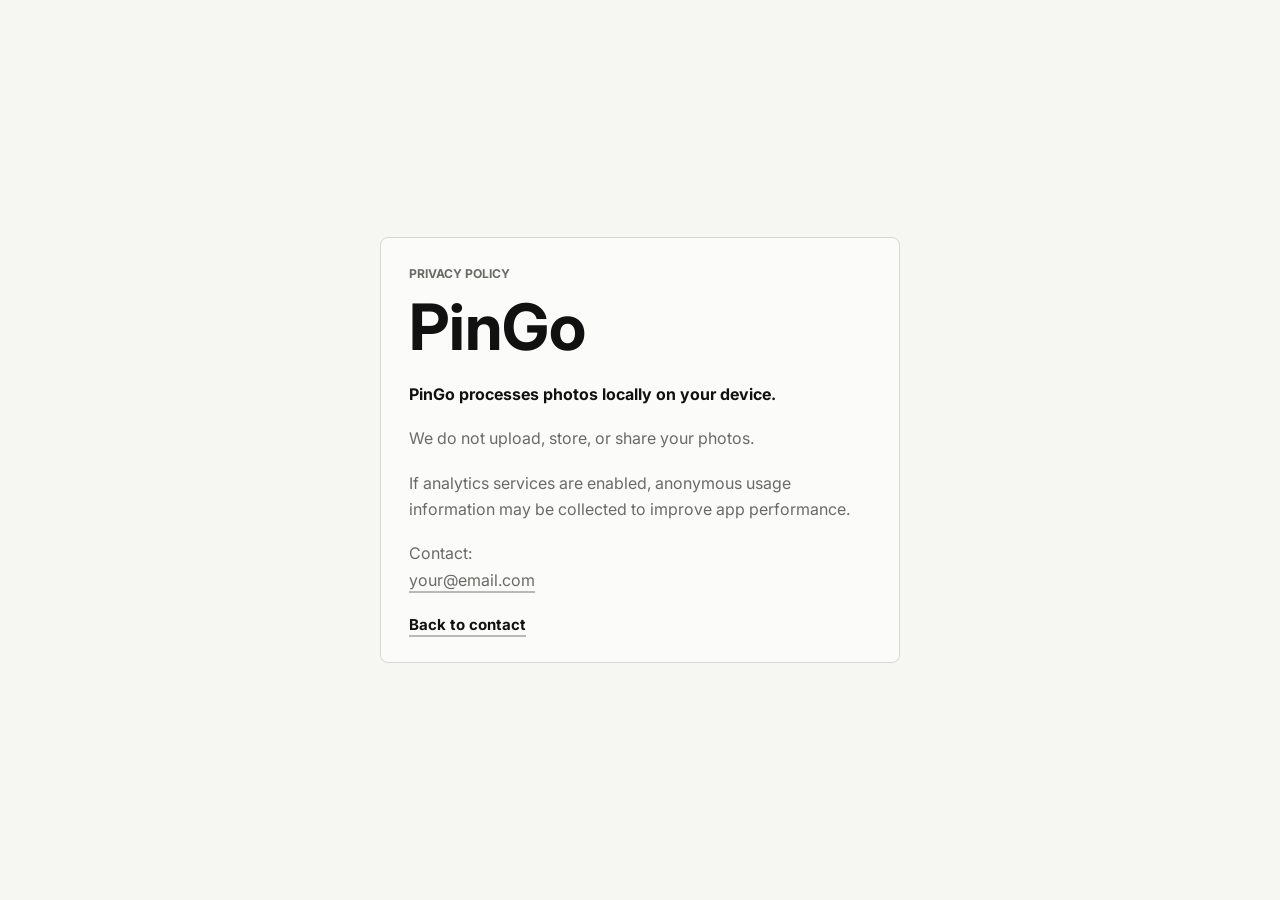
==== privacy.html @ 9af5fe2e "Add PinGo privacy policy page" ====
<!doctype html>
<html lang="en">
  <head>
    <meta charset="utf-8" />
    <meta name="viewport" content="width=device-width, initial-scale=1" />
    <meta
      name="description"
      content="Privacy Policy for PinGo."
    />
    <meta name="theme-color" content="#f6f6f3" />
    <title>PinGo | Privacy Policy</title>
    <link rel="preconnect" href="https://fonts.googleapis.com" />
    <link rel="preconnect" href="https://fonts.gstatic.com" crossorigin />
    <link
      href="https://fonts.googleapis.com/css2?family=Inter:wght@400;500;600;700;800&display=swap"
      rel="stylesheet"
    />
    <link rel="stylesheet" href="styles.css" />
  </head>
  <body>
    <main class="page-shell policy-shell" aria-labelledby="policy-title">
      <article class="contact-panel policy-panel">
        <p class="panel-label">Privacy Policy</p>
        <h1 id="policy-title">PinGo</h1>

        <div class="policy-copy">
          <p>PinGo processes photos locally on your device.</p>

          <p>We do not upload, store, or share your photos.</p>

          <p>
            If analytics services are enabled, anonymous usage information may
            be collected to improve app performance.
          </p>

          <p>
            Contact:<br />
            <a href="mailto:your@email.com">your@email.com</a>
          </p>
        </div>

        <a class="text-link" href="index.html">Back to contact</a>
      </article>
    </main>
  </body>
</html>
---- styles.css ----
:root {
  color-scheme: light;
  --ink: #111111;
  --muted: #6b6b65;
  --paper: #f6f6f3;
  --surface: #ffffff;
  --line: #deded8;
  --accent: #315f55;
}

* {
  box-sizing: border-box;
}

html {
  min-height: 100%;
}

body {
  min-height: 100vh;
  margin: 0;
  font-family: Inter, system-ui, -apple-system, BlinkMacSystemFont, "Segoe UI",
    sans-serif;
  color: var(--ink);
  background: var(--paper);
}

body::before {
  display: none;
}

a {
  color: inherit;
}

.page-shell {
  display: flex;
  align-items: center;
  justify-content: center;
  width: min(520px, calc(100% - 48px));
  min-height: 100vh;
  margin: 0 auto;
  padding: 64px 0;
}

.contact-stack {
  width: 100%;
}

.panel-label {
  margin: 0;
  color: var(--muted);
  font-size: 0.76rem;
  font-weight: 700;
  letter-spacing: 0;
  text-transform: uppercase;
}

.actions {
  display: flex;
  flex-wrap: wrap;
  gap: 10px;
  margin-top: 18px;
}

.button {
  display: inline-flex;
  min-height: 52px;
  align-items: center;
  justify-content: center;
  gap: 10px;
  border: 1px solid transparent;
  border-radius: 8px;
  padding: 0 18px;
  font: inherit;
  font-size: 0.98rem;
  font-weight: 800;
  text-decoration: none;
  cursor: pointer;
  transition:
    transform 180ms ease,
    border-color 180ms ease,
    background-color 180ms ease;
}

.button:hover {
  transform: translateY(-2px);
}

.button:focus-visible {
  outline: 3px solid rgba(15, 118, 110, 0.34);
  outline-offset: 3px;
}

.button-primary {
  color: #ffffff;
  background: var(--ink);
}

.button-primary:hover {
  background: #2a2a28;
}

.button-secondary {
  color: var(--ink);
  background: transparent;
  border-color: var(--line);
}

.button-secondary:hover {
  border-color: #bdbdb5;
  background: rgba(255, 255, 255, 0.48);
}

.button-icon {
  display: inline-grid;
  width: 22px;
  height: 22px;
  place-items: center;
}

.button svg {
  width: 22px;
  height: 22px;
  fill: none;
  stroke: currentColor;
  stroke-linecap: round;
  stroke-linejoin: round;
  stroke-width: 1.9;
}

.email-line {
  display: flex;
  flex-wrap: wrap;
  gap: 10px;
  align-items: baseline;
  margin: 18px 0 0;
  color: var(--muted);
  font-size: 0.95rem;
}

.email-line span {
  color: var(--ink);
  font-weight: 800;
}

.email-line a {
  text-decoration-color: rgba(17, 17, 17, 0.28);
  text-decoration-thickness: 2px;
  text-underline-offset: 5px;
}

.footer-link {
  margin: 24px 0 0;
  color: var(--muted);
  font-size: 0.9rem;
}

.footer-link a,
.text-link,
.policy-copy a {
  text-decoration-color: rgba(17, 17, 17, 0.28);
  text-decoration-thickness: 2px;
  text-underline-offset: 5px;
}

.contact-panel {
  display: grid;
  gap: 22px;
  border: 1px solid #d8d8d1;
  border-radius: 8px;
  padding: 28px;
  background: rgba(255, 255, 255, 0.6);
}

.panel-email {
  display: inline-block;
  max-width: 100%;
  margin-top: 8px;
  color: var(--ink);
  font-size: 1rem;
  font-weight: 700;
  overflow-wrap: anywhere;
  text-decoration-color: rgba(17, 17, 17, 0.28);
  text-decoration-thickness: 2px;
  text-underline-offset: 5px;
}

.panel-note {
  margin: 0;
  color: var(--muted);
  font-size: 0.96rem;
  line-height: 1.55;
}

.policy-shell {
  align-items: center;
}

.policy-panel {
  width: 100%;
}

.policy-panel h1 {
  margin: -8px 0 0;
  font-size: clamp(2.2rem, 8vw, 4rem);
  line-height: 1;
}

.policy-copy {
  display: grid;
  gap: 18px;
}

.policy-copy p {
  margin: 0;
  color: var(--muted);
  font-size: 1rem;
  line-height: 1.65;
}

.policy-copy p:first-child {
  color: var(--ink);
  font-weight: 700;
}

.text-link {
  color: var(--ink);
  font-size: 0.94rem;
  font-weight: 700;
}

.toast {
  position: fixed;
  right: 20px;
  bottom: 20px;
  z-index: 2;
  border-radius: 8px;
  padding: 12px 16px;
  color: #ffffff;
  background: var(--ink);
  font-weight: 700;
  opacity: 0;
  transform: translateY(14px);
  transition:
    opacity 180ms ease,
    transform 180ms ease;
}

.toast.is-visible {
  opacity: 1;
  transform: translateY(0);
}

@media (max-width: 820px) {
  .page-shell {
    width: min(100% - 32px, 520px);
    padding: 44px 0;
  }
}

@media (max-width: 520px) {
  .actions,
  .button {
    width: 100%;
  }

  .button {
    padding: 0 16px;
  }
}

@media (prefers-reduced-motion: reduce) {
  *,
  *::before,
  *::after {
    scroll-behavior: auto !important;
    transition-duration: 0.01ms !important;
    animation-duration: 0.01ms !important;
    animation-iteration-count: 1 !important;
  }
}
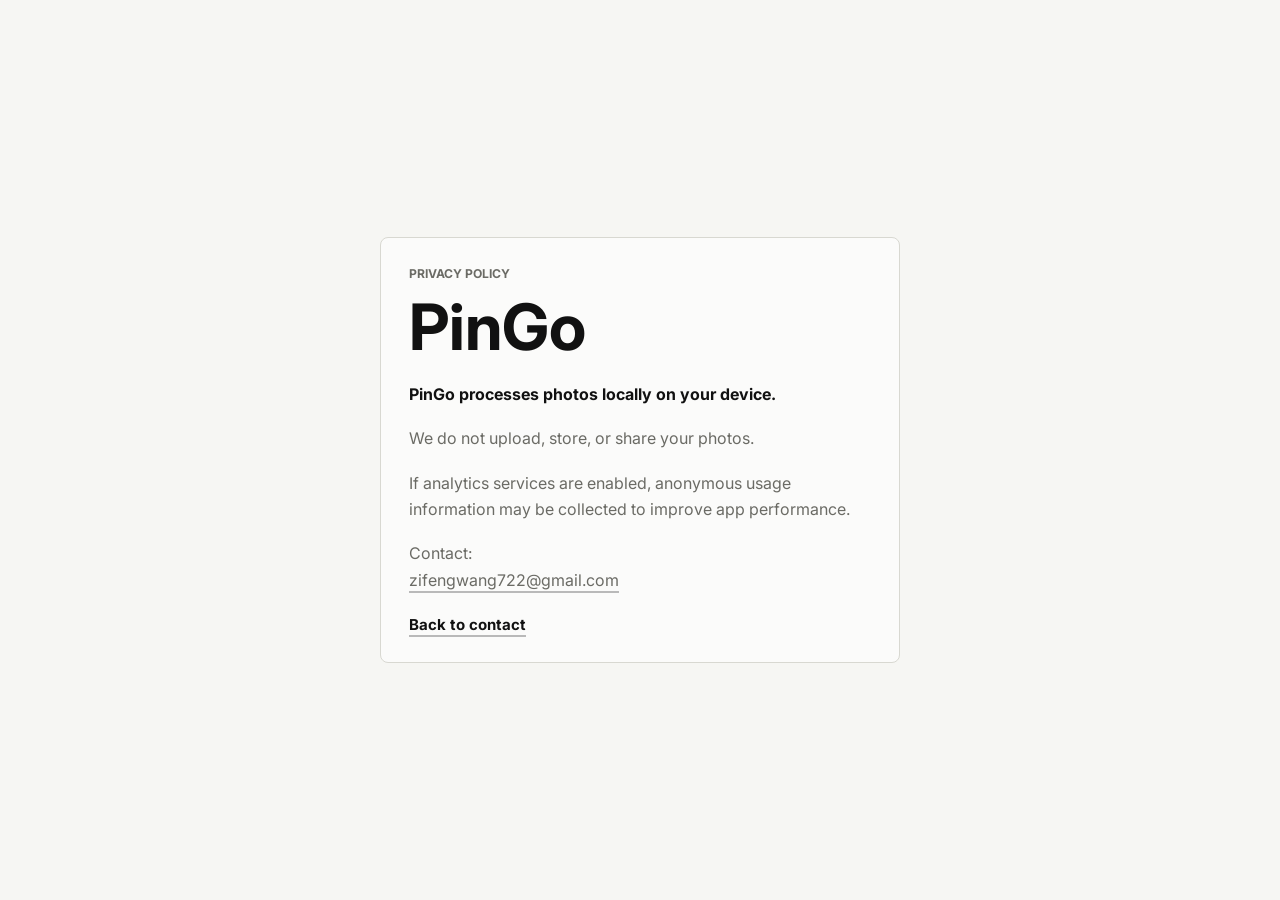
==== commit 34249452: "Update privacy policy contact email" ====
--- a/privacy.html
+++ b/privacy.html
@@ -35,7 +35,7 @@
 
           <p>
             Contact:<br />
-            <a href="mailto:your@email.com">your@email.com</a>
+            <a href="mailto:zifengwang722@gmail.com">zifengwang722@gmail.com</a>
           </p>
         </div>
 
